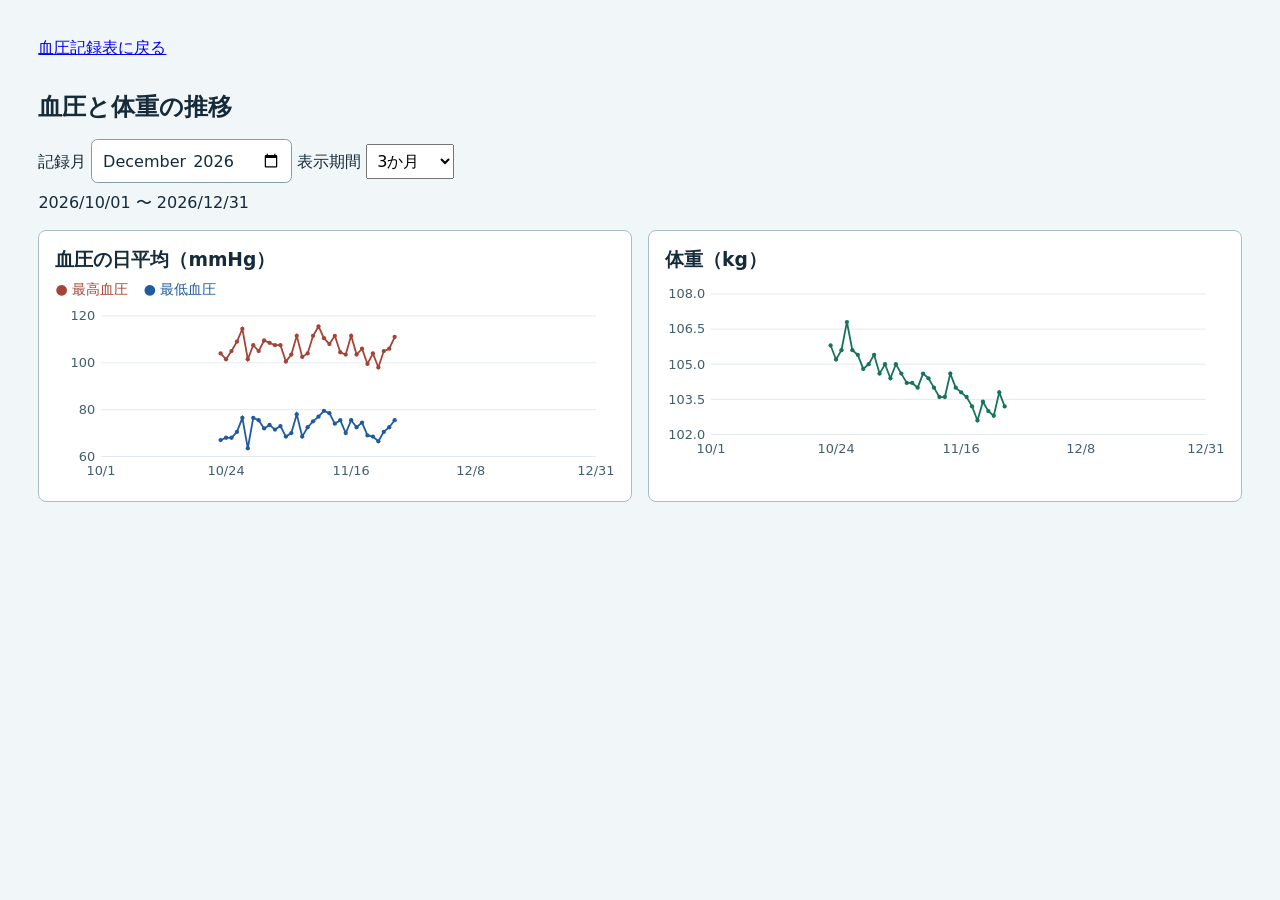
==== trends.html @ b9fff313 "Move trend charts to a standalone page" ====
<!doctype html>
<html lang="ja">
<head>
<meta charset="utf-8">
<meta name="viewport" content="width=device-width, initial-scale=1">
<title>血圧と体重の推移</title>
<link rel="stylesheet" href="style.css?v=trend-page">
<script src="trends.js?v=trend-page" defer></script>
</head>
<body>
<main>
  <nav><a id="record-link" href="./">血圧記録表に戻る</a></nav>
  <section id="trends" aria-labelledby="trends-title">
    <h1 id="trends-title">血圧と体重の推移</h1>
    <label>記録月 <input id="month" type="month" required></label>
    <label>表示期間 <select id="trend-range">
      <option value="1">1か月</option>
      <option value="3" selected>3か月</option>
      <option value="6">6か月</option>
      <option value="12">12か月</option>
    </select></label>
    <p id="trend-dates"></p>
    <p id="trend-status" role="status"></p>
    <div class="trend-grid">
      <section class="trend-card">
        <h3>血圧の日平均（mmHg）</h3>
        <p class="trend-legend"><span class="sys">最高血圧</span><span class="dia">最低血圧</span></p>
        <div id="pressure-chart"></div>
      </section>
      <section class="trend-card">
        <h3>体重（kg）</h3>
        <div id="weight-chart"></div>
      </section>
    </div>
  </section>
  <noscript>グラフを見るには JavaScript を有効にしてください。</noscript>
</main>
</body>
</html>
---- style.css ----
:root { font-family: system-ui, sans-serif; color: #162b3a; background: #f1f6f8; }
body { margin: 0; }
main { max-width: 1500px; margin: auto; padding: clamp(0.75rem, 3vw, 2.5rem); }
h1 { margin: 0 0 1rem; }
h2 { font-size: 1.15rem; margin: 0 0 3mm; }
.toolbar { display: flex; flex-wrap: wrap; align-items: center; gap: 0.5rem; }
button, input { font: inherit; color: inherit; }
button, #month { min-height: 2.75rem; padding: 0.25rem 0.6rem; border: 1px solid #829da9; border-radius: 0.4rem; background: white; box-sizing: border-box; }
button { cursor: pointer; }
#status { margin-bottom: 0; }
.paper-viewport { overflow-x: auto; margin-top: 1rem; }
.paper { box-sizing: border-box; width: 297mm; height: 210mm; padding: 8mm; margin-inline: auto; background: white; }
#sheet { display: grid; grid-template-columns: repeat(2, minmax(0, 1fr)); gap: 5mm; }
table { border-collapse: collapse; width: 100%; table-layout: fixed; background: white; font-size: 0.75rem; }
th, td { border: 1px solid #a9bdc6; padding: 0.15rem; text-align: center; }
td { padding-inline: 0.05rem; }
thead th { padding-block: 0.4rem; background: #dcecf1; }
.night { background: #e4e9f6; }
.noon { background: #e5efe4; }
tbody tr:nth-child(even) { background: #f5f9fb; }
tbody tr { height: 9mm; }
.memo { white-space: nowrap; overflow: hidden; text-overflow: ellipsis; }
#trends { margin-top: 2rem; }
#trend-range { font: inherit; padding: 0.4rem; }
#trend-dates { margin: 0.6rem 0 1rem; }
.trend-grid { display: grid; grid-template-columns: repeat(auto-fit, minmax(min(100%, 32rem), 1fr)); gap: 1rem; }
.trend-card { min-width: 0; padding: 1rem; border: 1px solid #a9bdc6; border-radius: 0.5rem; background: white; }
.trend-card h3 { margin: 0 0 0.5rem; }
.trend-legend { display: flex; gap: 1rem; margin: 0 0 0.25rem; font-size: 0.875rem; }
.trend-legend span::before { content: "●"; margin-right: 0.3em; }
.trend-legend .sys { color: #a44437; }
.trend-legend .dia { color: #205ba0; }
.trend-plot { display: block; width: 100%; height: auto; }
.trend-plot text { fill: #435e6d; font-size: 18px; }
.trend-plot .grid { stroke: #d8e3ea; }
input:focus-visible, button:focus-visible, .paper-viewport:focus-visible { outline: 2px solid #17647c; outline-offset: -2px; background: white; }
@page { size: A4 landscape; margin: 8mm; }
@media print {
  :root, table, tbody tr:nth-child(even) { color: black; background: white; }
  main { padding: 0; }
  header { display: none; }
  .paper-viewport { overflow: visible; margin: 0; }
  .paper { width: auto; height: auto; padding: 0; }
  table { font-size: 8pt; }
  th, td { padding-inline: 0.05rem; overflow-wrap: anywhere; }
  tr { break-inside: avoid; }
}
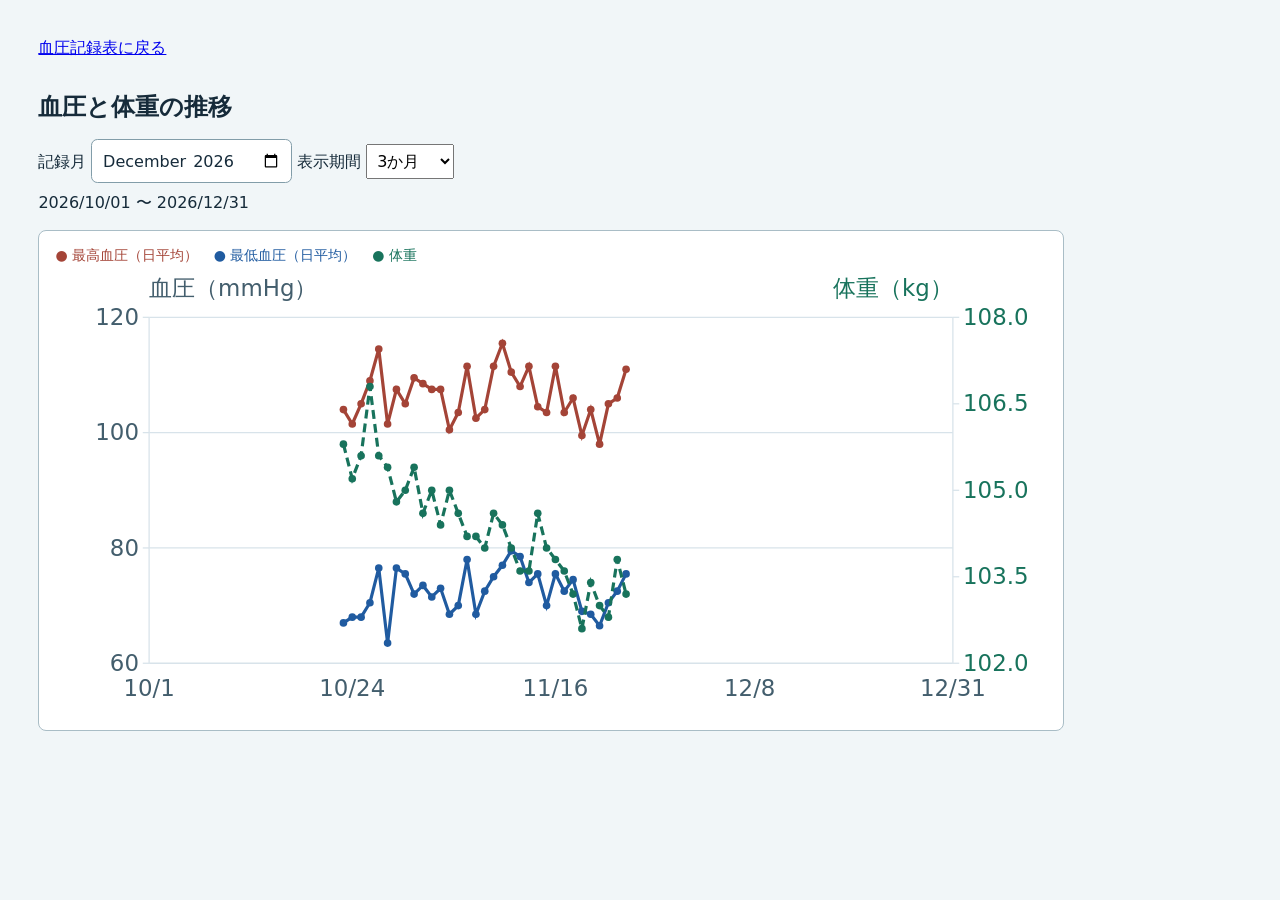
==== commit b9b6f8b0: "Combine blood pressure and weight on dual axes" ====
--- a/trends.html
+++ b/trends.html
@@ -4,8 +4,8 @@
 <meta charset="utf-8">
 <meta name="viewport" content="width=device-width, initial-scale=1">
 <title>血圧と体重の推移</title>
-<link rel="stylesheet" href="style.css?v=trend-page">
-<script src="trends.js?v=trend-page" defer></script>
+<link rel="stylesheet" href="style.css?v=dual-axis">
+<script src="trends.js?v=dual-axis" defer></script>
 </head>
 <body>
 <main>
@@ -21,17 +21,14 @@
     </select></label>
     <p id="trend-dates"></p>
     <p id="trend-status" role="status"></p>
-    <div class="trend-grid">
-      <section class="trend-card">
-        <h3>血圧の日平均（mmHg）</h3>
-        <p class="trend-legend"><span class="sys">最高血圧</span><span class="dia">最低血圧</span></p>
-        <div id="pressure-chart"></div>
-      </section>
-      <section class="trend-card">
-        <h3>体重（kg）</h3>
-        <div id="weight-chart"></div>
-      </section>
-    </div>
+    <section class="trend-card" aria-label="血圧と体重の折れ線グラフ">
+      <p class="trend-legend">
+        <span class="sys">最高血圧（日平均）</span>
+        <span class="dia">最低血圧（日平均）</span>
+        <span class="weight">体重</span>
+      </p>
+      <div id="combined-chart"></div>
+    </section>
   </section>
   <noscript>グラフを見るには JavaScript を有効にしてください。</noscript>
 </main>
--- a/style.css
+++ b/style.css
@@ -23,13 +23,13 @@
 #trends { margin-top: 2rem; }
 #trend-range { font: inherit; padding: 0.4rem; }
 #trend-dates { margin: 0.6rem 0 1rem; }
-.trend-grid { display: grid; grid-template-columns: repeat(auto-fit, minmax(min(100%, 32rem), 1fr)); gap: 1rem; }
-.trend-card { min-width: 0; padding: 1rem; border: 1px solid #a9bdc6; border-radius: 0.5rem; background: white; }
-.trend-card h3 { margin: 0 0 0.5rem; }
-.trend-legend { display: flex; gap: 1rem; margin: 0 0 0.25rem; font-size: 0.875rem; }
+.trend-card { max-width: 62rem; padding: 1rem; border: 1px solid #a9bdc6; border-radius: 0.5rem; background: white; }
+.trend-legend { display: flex; flex-wrap: wrap; gap: 0.4rem 1rem; margin: 0 0 0.25rem; font-size: 0.875rem; }
 .trend-legend span::before { content: "●"; margin-right: 0.3em; }
 .trend-legend .sys { color: #a44437; }
 .trend-legend .dia { color: #205ba0; }
+.trend-legend .weight { color: #18735c; }
+.trend-plot .weight-axis { fill: #18735c; }
 .trend-plot { display: block; width: 100%; height: auto; }
 .trend-plot text { fill: #435e6d; font-size: 18px; }
 .trend-plot .grid { stroke: #d8e3ea; }
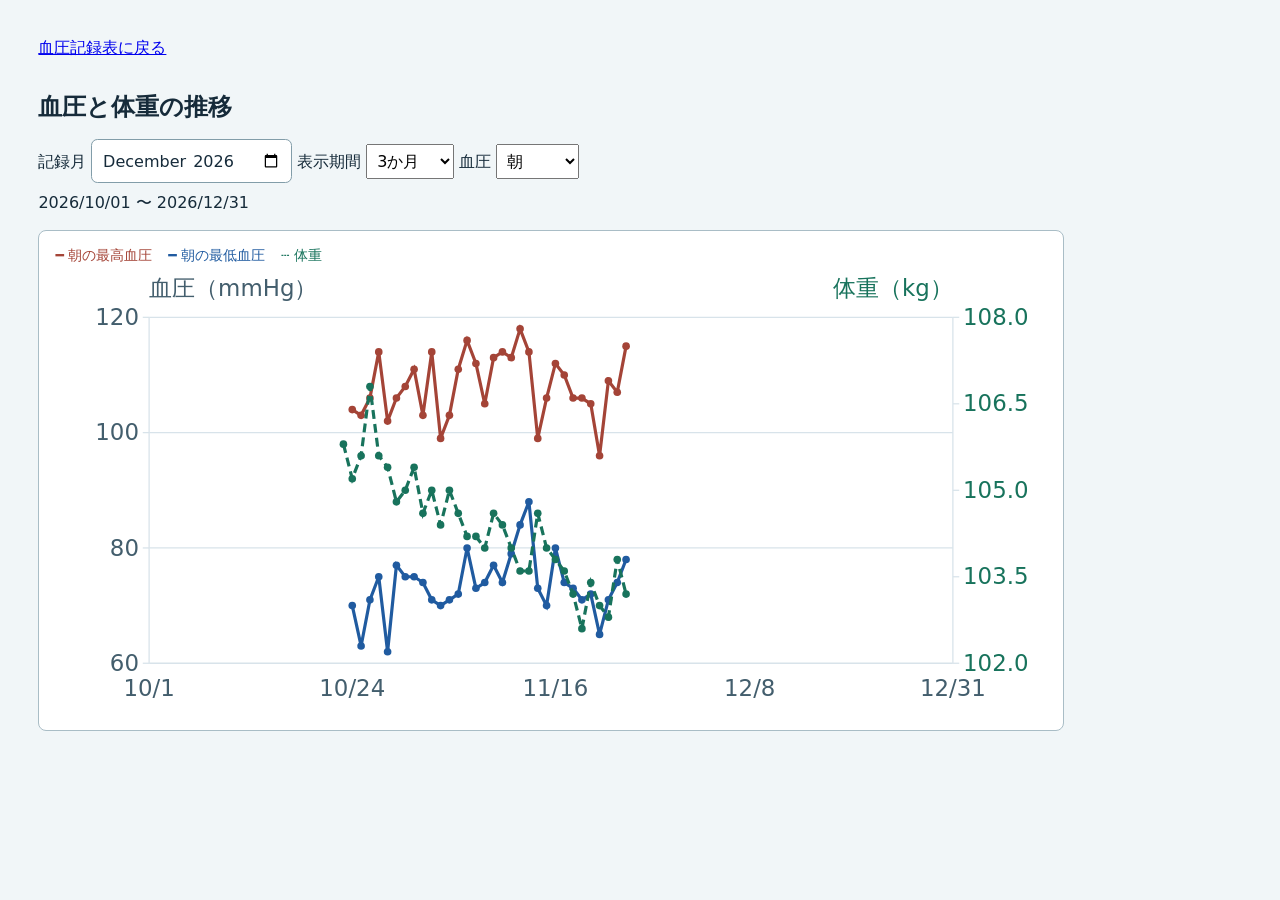
==== commit 12122300: "Compare morning and evening blood pressure" ====
--- a/trends.html
+++ b/trends.html
@@ -4,8 +4,8 @@
 <meta charset="utf-8">
 <meta name="viewport" content="width=device-width, initial-scale=1">
 <title>血圧と体重の推移</title>
-<link rel="stylesheet" href="style.css?v=dual-axis">
-<script src="trends.js?v=dual-axis" defer></script>
+<link rel="stylesheet" href="style.css?v=dayparts">
+<script src="trends.js?v=dayparts" defer></script>
 </head>
 <body>
 <main>
@@ -19,14 +19,15 @@
       <option value="6">6か月</option>
       <option value="12">12か月</option>
     </select></label>
+    <label>血圧 <select id="trend-period">
+      <option value="朝">朝</option>
+      <option value="夜">夜</option>
+      <option value="both">朝＋夜</option>
+    </select></label>
     <p id="trend-dates"></p>
     <p id="trend-status" role="status"></p>
     <section class="trend-card" aria-label="血圧と体重の折れ線グラフ">
-      <p class="trend-legend">
-        <span class="sys">最高血圧（日平均）</span>
-        <span class="dia">最低血圧（日平均）</span>
-        <span class="weight">体重</span>
-      </p>
+      <p class="trend-legend" id="trend-legend"></p>
       <div id="combined-chart"></div>
     </section>
   </section>
--- a/style.css
+++ b/style.css
@@ -21,14 +21,10 @@
 tbody tr { height: 9mm; }
 .memo { white-space: nowrap; overflow: hidden; text-overflow: ellipsis; }
 #trends { margin-top: 2rem; }
-#trend-range { font: inherit; padding: 0.4rem; }
+#trend-range, #trend-period { font: inherit; padding: 0.4rem; }
 #trend-dates { margin: 0.6rem 0 1rem; }
 .trend-card { max-width: 62rem; padding: 1rem; border: 1px solid #a9bdc6; border-radius: 0.5rem; background: white; }
 .trend-legend { display: flex; flex-wrap: wrap; gap: 0.4rem 1rem; margin: 0 0 0.25rem; font-size: 0.875rem; }
-.trend-legend span::before { content: "●"; margin-right: 0.3em; }
-.trend-legend .sys { color: #a44437; }
-.trend-legend .dia { color: #205ba0; }
-.trend-legend .weight { color: #18735c; }
 .trend-plot .weight-axis { fill: #18735c; }
 .trend-plot { display: block; width: 100%; height: auto; }
 .trend-plot text { fill: #435e6d; font-size: 18px; }
